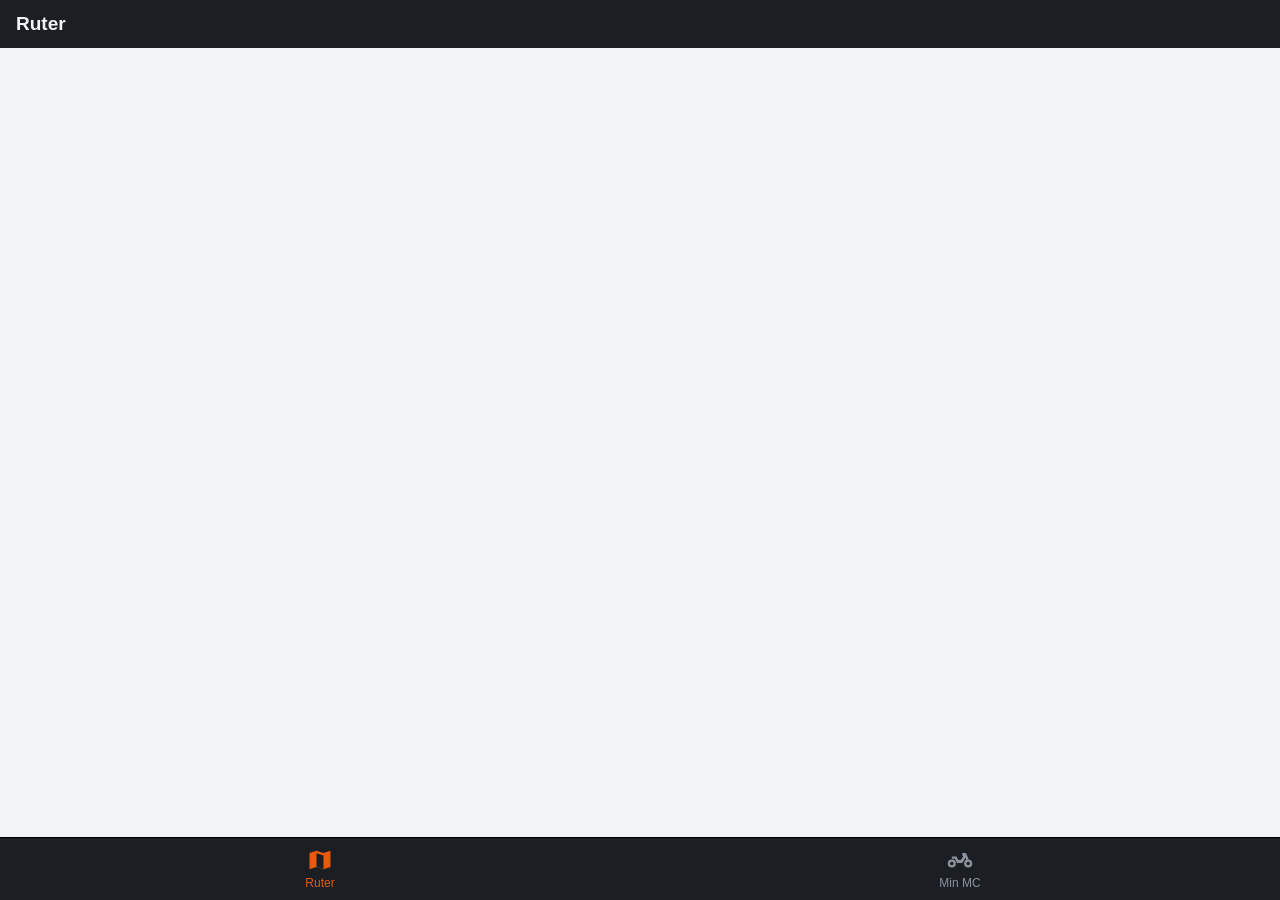
==== index.html @ 59c51228 "MC-app version 1: app-filer" ====
<!doctype html>
<html lang="da">
<head>
  <meta charset="utf-8">
  <meta name="viewport" content="width=device-width, initial-scale=1, viewport-fit=cover">
  <title>MC-app</title>
  <meta name="theme-color" content="#1b1f24">
  <meta name="apple-mobile-web-app-capable" content="yes">
  <meta name="mobile-web-app-capable" content="yes">
  <meta name="apple-mobile-web-app-status-bar-style" content="black-translucent">
  <meta name="apple-mobile-web-app-title" content="MC-app">
  <link rel="manifest" href="manifest.webmanifest">
  <link rel="apple-touch-icon" href="icons/icon-180.png">
  <link rel="icon" href="icons/icon-192.png">
  <link rel="stylesheet" href="vendor/leaflet.css">
  <link rel="stylesheet" href="styles.css">
</head>
<body>
  <header class="topbar">
    <button class="back hidden" id="backBtn" aria-label="Tilbage">‹</button>
    <h1 id="title">Ruter</h1>
    <span class="offline hidden" id="offlineBadge">Offline</span>
  </header>

  <main id="view"></main>

  <nav class="tabbar">
    <button data-tab="ruter" class="active">
      <svg viewBox="0 0 24 24"><path d="M9 4 3 6v14l6-2 6 2 6-2V4l-6 2-6-2Zm0 2.2 6 2v11.6l-6-2V6.2Z"/></svg>
      <span>Ruter</span>
    </button>
    <button data-tab="mc">
      <svg viewBox="0 0 24 24"><path d="M5 18.5a3.5 3.5 0 1 1 0-7 3.5 3.5 0 0 1 0 7Zm0-2a1.5 1.5 0 1 0 0-3 1.5 1.5 0 0 0 0 3Zm14 2a3.5 3.5 0 1 1 0-7 3.5 3.5 0 0 1 0 7Zm0-2a1.5 1.5 0 1 0 0-3 1.5 1.5 0 0 0 0 3ZM14 6h3l2.4 5.2-1.8.8L16.8 10l-3 4.5H9.5L7.6 11H5V9h4l1.6 3h2.1l2-3-.7-1H14V6Z"/></svg>
      <span>Min MC</span>
    </button>
  </nav>

  <div class="sheet-backdrop hidden" id="sheetBackdrop"></div>
  <div class="sheet hidden" id="sheet" role="dialog" aria-modal="true"></div>

  <script src="vendor/leaflet.js"></script>
  <script src="data/routes.js"></script>
  <script src="app.js"></script>
</body>
</html>
---- styles.css ----
:root {
  --bg: #f3f4f6;
  --card: #ffffff;
  --text: #15181c;
  --muted: #5d6670;
  --line: #dde1e6;
  --accent: #e8590c;
  --accent-text: #ffffff;
  --ok: #2b8a3e;
  --warn: #c77700;
  --bad: #c92a2a;
  --bar: #1b1f24;
  --bar-text: #f1f3f5;
  --chip: #e9ecef;
  --safe-b: env(safe-area-inset-bottom, 0px);
  --safe-t: env(safe-area-inset-top, 0px);
  color-scheme: light dark;
}
@media (prefers-color-scheme: dark) {
  :root {
    --bg: #101214;
    --card: #1b1f24;
    --text: #eceff2;
    --muted: #9aa4ae;
    --line: #2c3238;
    --chip: #2a2f35;
    --ok: #51cf66;
    --warn: #fcc419;
    --bad: #ff6b6b;
  }
}
* { box-sizing: border-box; -webkit-tap-highlight-color: transparent; }
html, body { margin: 0; height: 100%; }
body {
  font: 16px/1.45 -apple-system, BlinkMacSystemFont, "Segoe UI", Roboto, sans-serif;
  background: var(--bg);
  color: var(--text);
  display: flex;
  flex-direction: column;
  overscroll-behavior-y: none;
}
.hidden { display: none !important; }

.topbar {
  background: var(--bar); color: var(--bar-text);
  padding: calc(var(--safe-t) + 10px) 16px 10px;
  display: flex; align-items: center; gap: 8px;
  position: sticky; top: 0; z-index: 1000;
}
.topbar h1 { font-size: 19px; margin: 0; flex: 1; white-space: nowrap; overflow: hidden; text-overflow: ellipsis; }
.back { background: none; border: 0; color: var(--bar-text); font-size: 34px; line-height: 1; padding: 0 8px 4px 0; }
.offline { font-size: 12px; background: var(--warn); color: #000; padding: 2px 8px; border-radius: 10px; }

main { flex: 1; overflow-y: auto; -webkit-overflow-scrolling: touch; padding-bottom: calc(76px + var(--safe-b)); }

.tabbar {
  position: fixed; left: 0; right: 0; bottom: 0; z-index: 1000;
  display: flex; background: var(--bar);
  padding-bottom: var(--safe-b);
  border-top: 1px solid #000;
}
.tabbar button {
  flex: 1; background: none; border: 0; color: #8b949e;
  padding: 8px 0 10px; font-size: 12px; display: flex; flex-direction: column; align-items: center; gap: 2px;
  min-height: 60px;
}
.tabbar svg { width: 28px; height: 28px; fill: currentColor; }
.tabbar button.active { color: var(--accent); }

.pad { padding: 12px 16px; }
.section-title { font-size: 13px; text-transform: uppercase; letter-spacing: .04em; color: var(--muted); margin: 18px 16px 6px; }

.card { background: var(--card); border-radius: 14px; margin: 0 16px 10px; padding: 14px; border: 1px solid var(--line); }
.card h3 { margin: 0 0 4px; font-size: 17px; }
.muted { color: var(--muted); font-size: 14px; }
.row { display: flex; align-items: center; gap: 10px; }
.row > .grow { flex: 1; min-width: 0; }

button.card { width: calc(100% - 32px); text-align: left; font: inherit; color: inherit; display: block; }
button.card:active { transform: scale(.99); }

.chips { display: flex; gap: 8px; overflow-x: auto; padding: 4px 16px 8px; scrollbar-width: none; }
.chips::-webkit-scrollbar { display: none; }
.chip {
  flex: none; border: 1px solid var(--line); background: var(--card); color: var(--text);
  border-radius: 20px; padding: 8px 14px; font: inherit; font-size: 14px; min-height: 40px;
}
.chip.on { background: var(--accent); color: var(--accent-text); border-color: var(--accent); }
.tag { display: inline-block; background: var(--chip); border-radius: 8px; padding: 1px 8px; font-size: 12px; margin: 4px 4px 0 0; }

.map { height: 42vh; min-height: 240px; margin: 0 0 10px; background: #cfd4da; }
.map.small { height: 34vh; }
.filter-label { font-size: 12px; color: var(--muted); margin: 8px 16px 0; }

.btn {
  display: inline-flex; align-items: center; justify-content: center; gap: 6px;
  min-height: 48px; padding: 0 18px; border-radius: 12px; border: 0;
  background: var(--accent); color: var(--accent-text); font: inherit; font-weight: 600; text-decoration: none;
}
.btn.secondary { background: var(--chip); color: var(--text); }
.btn.danger { background: transparent; color: var(--bad); }
.btn.block { width: 100%; }
.btn-row { display: flex; gap: 10px; margin: 10px 16px; }
.btn-row .btn { flex: 1; }

.stops { list-style: none; margin: 0; padding: 0; }
.stops li { padding: 10px 0; border-top: 1px solid var(--line); }
.stops li:first-child { border-top: 0; }
.stops b { display: block; }
.sources a { color: var(--accent); word-break: break-word; }

.status { width: 12px; height: 12px; border-radius: 50%; flex: none; }
.status.ok { background: var(--ok); }
.status.soon { background: var(--warn); }
.status.due { background: var(--bad); }
.status.none { background: var(--line); }
.due-text.due { color: var(--bad); font-weight: 600; }
.due-text.soon { color: var(--warn); font-weight: 600; }

.kv { display: grid; grid-template-columns: 1fr auto; gap: 6px 12px; }
.kv div:nth-child(even) { text-align: right; font-weight: 600; }

.empty { text-align: center; color: var(--muted); padding: 24px 16px; }

.fab {
  position: fixed; right: 16px; bottom: calc(76px + var(--safe-b)); z-index: 999;
  width: 58px; height: 58px; border-radius: 50%; border: 0;
  background: var(--accent); color: #fff; font-size: 32px; line-height: 1;
  box-shadow: 0 4px 14px rgba(0,0,0,.3);
}

/* Bundark (bottom sheet) */
.sheet-backdrop { position: fixed; inset: 0; background: rgba(0,0,0,.45); z-index: 2000; }
.sheet {
  position: fixed; left: 0; right: 0; bottom: 0; z-index: 2001;
  background: var(--card); border-radius: 18px 18px 0 0;
  max-height: 88vh; overflow-y: auto; padding: 8px 16px calc(16px + var(--safe-b));
}
.sheet::before { content: ""; display: block; width: 40px; height: 5px; border-radius: 3px; background: var(--line); margin: 0 auto 10px; }
.sheet h2 { margin: 0 0 12px; font-size: 19px; }
label.field { display: block; margin-bottom: 12px; font-size: 14px; color: var(--muted); }
label.field input, label.field select, label.field textarea {
  display: block; width: 100%; margin-top: 4px;
  font: inherit; font-size: 17px; color: var(--text);
  background: var(--bg); border: 1px solid var(--line); border-radius: 10px; padding: 12px;
  min-height: 48px;
}
label.field textarea { min-height: 80px; resize: vertical; }
.grid2 { display: grid; grid-template-columns: 1fr 1fr; gap: 0 10px; }

.toast {
  position: fixed; left: 50%; transform: translateX(-50%);
  bottom: calc(90px + var(--safe-b)); z-index: 3000;
  background: var(--bar); color: var(--bar-text); padding: 10px 16px; border-radius: 10px; font-size: 14px;
}

.leaflet-container { font: inherit; }
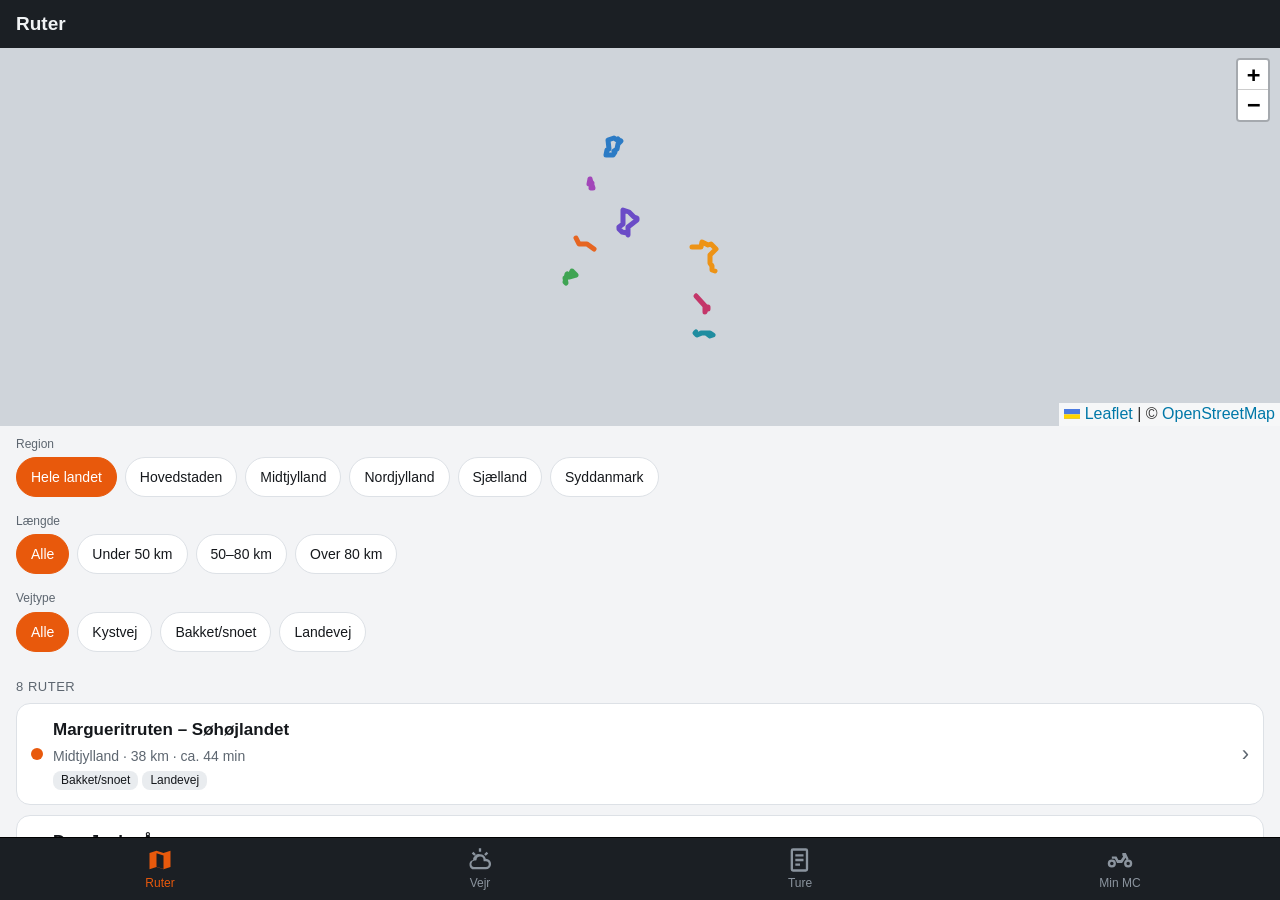
==== commit ba67aa5d: "Version 2: MC-vejr (ja/måske/nej) og Ture (dagbog og pakkelister) - Vejr: prognose fra Open-Meteo, v" ====
--- a/index.html
+++ b/index.html
@@ -29,6 +29,14 @@
       <svg viewBox="0 0 24 24"><path d="M9 4 3 6v14l6-2 6 2 6-2V4l-6 2-6-2Zm0 2.2 6 2v11.6l-6-2V6.2Z"/></svg>
       <span>Ruter</span>
     </button>
+    <button data-tab="vejr">
+      <svg viewBox="0 0 24 24"><path d="M11 2h2v3h-2V2Zm6.66 2.93 1.41 1.41-2.12 2.12-1.41-1.41 2.12-2.12ZM4.93 6.34l1.41-1.41 2.12 2.12-1.41 1.41-2.12-2.12ZM12 7a5 5 0 0 1 4.9 4h.1a4.5 4.5 0 1 1 0 9H7a4 4 0 0 1-.9-7.9A5 5 0 0 1 12 7Zm0 2a3 3 0 0 0-2.95 2.47l-.15.83-.83.13A2 2 0 0 0 7 18h10a2.5 2.5 0 0 0 0-5h-1.9l-.1-.87A3 3 0 0 0 12 9Z"/></svg>
+      <span>Vejr</span>
+    </button>
+    <button data-tab="ture">
+      <svg viewBox="0 0 24 24"><path d="M6 2h11a2 2 0 0 1 2 2v16a2 2 0 0 1-2 2H6a2 2 0 0 1-2-2V4a2 2 0 0 1 2-2Zm0 2v16h11V4H6Zm2 3h7v2H8V7Zm0 4h7v2H8v-2Zm0 4h4v2H8v-2Z"/></svg>
+      <span>Ture</span>
+    </button>
     <button data-tab="mc">
       <svg viewBox="0 0 24 24"><path d="M5 18.5a3.5 3.5 0 1 1 0-7 3.5 3.5 0 0 1 0 7Zm0-2a1.5 1.5 0 1 0 0-3 1.5 1.5 0 0 0 0 3Zm14 2a3.5 3.5 0 1 1 0-7 3.5 3.5 0 0 1 0 7Zm0-2a1.5 1.5 0 1 0 0-3 1.5 1.5 0 0 0 0 3ZM14 6h3l2.4 5.2-1.8.8L16.8 10l-3 4.5H9.5L7.6 11H5V9h4l1.6 3h2.1l2-3-.7-1H14V6Z"/></svg>
       <span>Min MC</span>
@@ -41,5 +49,7 @@
   <script src="vendor/leaflet.js"></script>
   <script src="data/routes.js"></script>
   <script src="app.js"></script>
+  <script src="vejr.js"></script>
+  <script src="ture.js"></script>
 </body>
 </html>
--- a/vendor/leaflet.css
+++ b/vendor/leaflet.css
@@ -0,0 +1,661 @@
+/* required styles */
+
+.leaflet-pane,
+.leaflet-tile,
+.leaflet-marker-icon,
+.leaflet-marker-shadow,
+.leaflet-tile-container,
+.leaflet-pane > svg,
+.leaflet-pane > canvas,
+.leaflet-zoom-box,
+.leaflet-image-layer,
+.leaflet-layer {
+	position: absolute;
+	left: 0;
+	top: 0;
+	}
+.leaflet-container {
+	overflow: hidden;
+	}
+.leaflet-tile,
+.leaflet-marker-icon,
+.leaflet-marker-shadow {
+	-webkit-user-select: none;
+	   -moz-user-select: none;
+	        user-select: none;
+	  -webkit-user-drag: none;
+	}
+/* Prevents IE11 from highlighting tiles in blue */
+.leaflet-tile::selection {
+	background: transparent;
+}
+/* Safari renders non-retina tile on retina better with this, but Chrome is worse */
+.leaflet-safari .leaflet-tile {
+	image-rendering: -webkit-optimize-contrast;
+	}
+/* hack that prevents hw layers "stretching" when loading new tiles */
+.leaflet-safari .leaflet-tile-container {
+	width: 1600px;
+	height: 1600px;
+	-webkit-transform-origin: 0 0;
+	}
+.leaflet-marker-icon,
+.leaflet-marker-shadow {
+	display: block;
+	}
+/* .leaflet-container svg: reset svg max-width decleration shipped in Joomla! (joomla.org) 3.x */
+/* .leaflet-container img: map is broken in FF if you have max-width: 100% on tiles */
+.leaflet-container .leaflet-overlay-pane svg {
+	max-width: none !important;
+	max-height: none !important;
+	}
+.leaflet-container .leaflet-marker-pane img,
+.leaflet-container .leaflet-shadow-pane img,
+.leaflet-container .leaflet-tile-pane img,
+.leaflet-container img.leaflet-image-layer,
+.leaflet-container .leaflet-tile {
+	max-width: none !important;
+	max-height: none !important;
+	width: auto;
+	padding: 0;
+	}
+
+.leaflet-container img.leaflet-tile {
+	/* See: https://bugs.chromium.org/p/chromium/issues/detail?id=600120 */
+	mix-blend-mode: plus-lighter;
+}
+
+.leaflet-container.leaflet-touch-zoom {
+	-ms-touch-action: pan-x pan-y;
+	touch-action: pan-x pan-y;
+	}
+.leaflet-container.leaflet-touch-drag {
+	-ms-touch-action: pinch-zoom;
+	/* Fallback for FF which doesn't support pinch-zoom */
+	touch-action: none;
+	touch-action: pinch-zoom;
+}
+.leaflet-container.leaflet-touch-drag.leaflet-touch-zoom {
+	-ms-touch-action: none;
+	touch-action: none;
+}
+.leaflet-container {
+	-webkit-tap-highlight-color: transparent;
+}
+.leaflet-container a {
+	-webkit-tap-highlight-color: rgba(51, 181, 229, 0.4);
+}
+.leaflet-tile {
+	filter: inherit;
+	visibility: hidden;
+	}
+.leaflet-tile-loaded {
+	visibility: inherit;
+	}
+.leaflet-zoom-box {
+	width: 0;
+	height: 0;
+	-moz-box-sizing: border-box;
+	     box-sizing: border-box;
+	z-index: 800;
+	}
+/* workaround for https://bugzilla.mozilla.org/show_bug.cgi?id=888319 */
+.leaflet-overlay-pane svg {
+	-moz-user-select: none;
+	}
+
+.leaflet-pane         { z-index: 400; }
+
+.leaflet-tile-pane    { z-index: 200; }
+.leaflet-overlay-pane { z-index: 400; }
+.leaflet-shadow-pane  { z-index: 500; }
+.leaflet-marker-pane  { z-index: 600; }
+.leaflet-tooltip-pane   { z-index: 650; }
+.leaflet-popup-pane   { z-index: 700; }
+
+.leaflet-map-pane canvas { z-index: 100; }
+.leaflet-map-pane svg    { z-index: 200; }
+
+.leaflet-vml-shape {
+	width: 1px;
+	height: 1px;
+	}
+.lvml {
+	behavior: url(#default#VML);
+	display: inline-block;
+	position: absolute;
+	}
+
+
+/* control positioning */
+
+.leaflet-control {
+	position: relative;
+	z-index: 800;
+	pointer-events: visiblePainted; /* IE 9-10 doesn't have auto */
+	pointer-events: auto;
+	}
+.leaflet-top,
+.leaflet-bottom {
+	position: absolute;
+	z-index: 1000;
+	pointer-events: none;
+	}
+.leaflet-top {
+	top: 0;
+	}
+.leaflet-right {
+	right: 0;
+	}
+.leaflet-bottom {
+	bottom: 0;
+	}
+.leaflet-left {
+	left: 0;
+	}
+.leaflet-control {
+	float: left;
+	clear: both;
+	}
+.leaflet-right .leaflet-control {
+	float: right;
+	}
+.leaflet-top .leaflet-control {
+	margin-top: 10px;
+	}
+.leaflet-bottom .leaflet-control {
+	margin-bottom: 10px;
+	}
+.leaflet-left .leaflet-control {
+	margin-left: 10px;
+	}
+.leaflet-right .leaflet-control {
+	margin-right: 10px;
+	}
+
+
+/* zoom and fade animations */
+
+.leaflet-fade-anim .leaflet-popup {
+	opacity: 0;
+	-webkit-transition: opacity 0.2s linear;
+	   -moz-transition: opacity 0.2s linear;
+	        transition: opacity 0.2s linear;
+	}
+.leaflet-fade-anim .leaflet-map-pane .leaflet-popup {
+	opacity: 1;
+	}
+.leaflet-zoom-animated {
+	-webkit-transform-origin: 0 0;
+	    -ms-transform-origin: 0 0;
+	        transform-origin: 0 0;
+	}
+svg.leaflet-zoom-animated {
+	will-change: transform;
+}
+
+.leaflet-zoom-anim .leaflet-zoom-animated {
+	-webkit-transition: -webkit-transform 0.25s cubic-bezier(0,0,0.25,1);
+	   -moz-transition:    -moz-transform 0.25s cubic-bezier(0,0,0.25,1);
+	        transition:         transform 0.25s cubic-bezier(0,0,0.25,1);
+	}
+.leaflet-zoom-anim .leaflet-tile,
+.leaflet-pan-anim .leaflet-tile {
+	-webkit-transition: none;
+	   -moz-transition: none;
+	        transition: none;
+	}
+
+.leaflet-zoom-anim .leaflet-zoom-hide {
+	visibility: hidden;
+	}
+
+
+/* cursors */
+
+.leaflet-interactive {
+	cursor: pointer;
+	}
+.leaflet-grab {
+	cursor: -webkit-grab;
+	cursor:    -moz-grab;
+	cursor:         grab;
+	}
+.leaflet-crosshair,
+.leaflet-crosshair .leaflet-interactive {
+	cursor: crosshair;
+	}
+.leaflet-popup-pane,
+.leaflet-control {
+	cursor: auto;
+	}
+.leaflet-dragging .leaflet-grab,
+.leaflet-dragging .leaflet-grab .leaflet-interactive,
+.leaflet-dragging .leaflet-marker-draggable {
+	cursor: move;
+	cursor: -webkit-grabbing;
+	cursor:    -moz-grabbing;
+	cursor:         grabbing;
+	}
+
+/* marker & overlays interactivity */
+.leaflet-marker-icon,
+.leaflet-marker-shadow,
+.leaflet-image-layer,
+.leaflet-pane > svg path,
+.leaflet-tile-container {
+	pointer-events: none;
+	}
+
+.leaflet-marker-icon.leaflet-interactive,
+.leaflet-image-layer.leaflet-interactive,
+.leaflet-pane > svg path.leaflet-interactive,
+svg.leaflet-image-layer.leaflet-interactive path {
+	pointer-events: visiblePainted; /* IE 9-10 doesn't have auto */
+	pointer-events: auto;
+	}
+
+/* visual tweaks */
+
+.leaflet-container {
+	background: #ddd;
+	outline-offset: 1px;
+	}
+.leaflet-container a {
+	color: #0078A8;
+	}
+.leaflet-zoom-box {
+	border: 2px dotted #38f;
+	background: rgba(255,255,255,0.5);
+	}
+
+
+/* general typography */
+.leaflet-container {
+	font-family: "Helvetica Neue", Arial, Helvetica, sans-serif;
+	font-size: 12px;
+	font-size: 0.75rem;
+	line-height: 1.5;
+	}
+
+
+/* general toolbar styles */
+
+.leaflet-bar {
+	box-shadow: 0 1px 5px rgba(0,0,0,0.65);
+	border-radius: 4px;
+	}
+.leaflet-bar a {
+	background-color: #fff;
+	border-bottom: 1px solid #ccc;
+	width: 26px;
+	height: 26px;
+	line-height: 26px;
+	display: block;
+	text-align: center;
+	text-decoration: none;
+	color: black;
+	}
+.leaflet-bar a,
+.leaflet-control-layers-toggle {
+	background-position: 50% 50%;
+	background-repeat: no-repeat;
+	display: block;
+	}
+.leaflet-bar a:hover,
+.leaflet-bar a:focus {
+	background-color: #f4f4f4;
+	}
+.leaflet-bar a:first-child {
+	border-top-left-radius: 4px;
+	border-top-right-radius: 4px;
+	}
+.leaflet-bar a:last-child {
+	border-bottom-left-radius: 4px;
+	border-bottom-right-radius: 4px;
+	border-bottom: none;
+	}
+.leaflet-bar a.leaflet-disabled {
+	cursor: default;
+	background-color: #f4f4f4;
+	color: #bbb;
+	}
+
+.leaflet-touch .leaflet-bar a {
+	width: 30px;
+	height: 30px;
+	line-height: 30px;
+	}
+.leaflet-touch .leaflet-bar a:first-child {
+	border-top-left-radius: 2px;
+	border-top-right-radius: 2px;
+	}
+.leaflet-touch .leaflet-bar a:last-child {
+	border-bottom-left-radius: 2px;
+	border-bottom-right-radius: 2px;
+	}
+
+/* zoom control */
+
+.leaflet-control-zoom-in,
+.leaflet-control-zoom-out {
+	font: bold 18px 'Lucida Console', Monaco, monospace;
+	text-indent: 1px;
+	}
+
+.leaflet-touch .leaflet-control-zoom-in, .leaflet-touch .leaflet-control-zoom-out  {
+	font-size: 22px;
+	}
+
+
+/* layers control */
+
+.leaflet-control-layers {
+	box-shadow: 0 1px 5px rgba(0,0,0,0.4);
+	background: #fff;
+	border-radius: 5px;
+	}
+.leaflet-control-layers-toggle {
+	background-image: url(images/layers.png);
+	width: 36px;
+	height: 36px;
+	}
+.leaflet-retina .leaflet-control-layers-toggle {
+	background-image: url(images/layers-2x.png);
+	background-size: 26px 26px;
+	}
+.leaflet-touch .leaflet-control-layers-toggle {
+	width: 44px;
+	height: 44px;
+	}
+.leaflet-control-layers .leaflet-control-layers-list,
+.leaflet-control-layers-expanded .leaflet-control-layers-toggle {
+	display: none;
+	}
+.leaflet-control-layers-expanded .leaflet-control-layers-list {
+	display: block;
+	position: relative;
+	}
+.leaflet-control-layers-expanded {
+	padding: 6px 10px 6px 6px;
+	color: #333;
+	background: #fff;
+	}
+.leaflet-control-layers-scrollbar {
+	overflow-y: scroll;
+	overflow-x: hidden;
+	padding-right: 5px;
+	}
+.leaflet-control-layers-selector {
+	margin-top: 2px;
+	position: relative;
+	top: 1px;
+	}
+.leaflet-control-layers label {
+	display: block;
+	font-size: 13px;
+	font-size: 1.08333em;
+	}
+.leaflet-control-layers-separator {
+	height: 0;
+	border-top: 1px solid #ddd;
+	margin: 5px -10px 5px -6px;
+	}
+
+/* Default icon URLs */
+.leaflet-default-icon-path { /* used only in path-guessing heuristic, see L.Icon.Default */
+	background-image: url(images/marker-icon.png);
+	}
+
+
+/* attribution and scale controls */
+
+.leaflet-container .leaflet-control-attribution {
+	background: #fff;
+	background: rgba(255, 255, 255, 0.8);
+	margin: 0;
+	}
+.leaflet-control-attribution,
+.leaflet-control-scale-line {
+	padding: 0 5px;
+	color: #333;
+	line-height: 1.4;
+	}
+.leaflet-control-attribution a {
+	text-decoration: none;
+	}
+.leaflet-control-attribution a:hover,
+.leaflet-control-attribution a:focus {
+	text-decoration: underline;
+	}
+.leaflet-attribution-flag {
+	display: inline !important;
+	vertical-align: baseline !important;
+	width: 1em;
+	height: 0.6669em;
+	}
+.leaflet-left .leaflet-control-scale {
+	margin-left: 5px;
+	}
+.leaflet-bottom .leaflet-control-scale {
+	margin-bottom: 5px;
+	}
+.leaflet-control-scale-line {
+	border: 2px solid #777;
+	border-top: none;
+	line-height: 1.1;
+	padding: 2px 5px 1px;
+	white-space: nowrap;
+	-moz-box-sizing: border-box;
+	     box-sizing: border-box;
+	background: rgba(255, 255, 255, 0.8);
+	text-shadow: 1px 1px #fff;
+	}
+.leaflet-control-scale-line:not(:first-child) {
+	border-top: 2px solid #777;
+	border-bottom: none;
+	margin-top: -2px;
+	}
+.leaflet-control-scale-line:not(:first-child):not(:last-child) {
+	border-bottom: 2px solid #777;
+	}
+
+.leaflet-touch .leaflet-control-attribution,
+.leaflet-touch .leaflet-control-layers,
+.leaflet-touch .leaflet-bar {
+	box-shadow: none;
+	}
+.leaflet-touch .leaflet-control-layers,
+.leaflet-touch .leaflet-bar {
+	border: 2px solid rgba(0,0,0,0.2);
+	background-clip: padding-box;
+	}
+
+
+/* popup */
+
+.leaflet-popup {
+	position: absolute;
+	text-align: center;
+	margin-bottom: 20px;
+	}
+.leaflet-popup-content-wrapper {
+	padding: 1px;
+	text-align: left;
+	border-radius: 12px;
+	}
+.leaflet-popup-content {
+	margin: 13px 24px 13px 20px;
+	line-height: 1.3;
+	font-size: 13px;
+	font-size: 1.08333em;
+	min-height: 1px;
+	}
+.leaflet-popup-content p {
+	margin: 17px 0;
+	margin: 1.3em 0;
+	}
+.leaflet-popup-tip-container {
+	width: 40px;
+	height: 20px;
+	position: absolute;
+	left: 50%;
+	margin-top: -1px;
+	margin-left: -20px;
+	overflow: hidden;
+	pointer-events: none;
+	}
+.leaflet-popup-tip {
+	width: 17px;
+	height: 17px;
+	padding: 1px;
+
+	margin: -10px auto 0;
+	pointer-events: auto;
+
+	-webkit-transform: rotate(45deg);
+	   -moz-transform: rotate(45deg);
+	    -ms-transform: rotate(45deg);
+	        transform: rotate(45deg);
+	}
+.leaflet-popup-content-wrapper,
+.leaflet-popup-tip {
+	background: white;
+	color: #333;
+	box-shadow: 0 3px 14px rgba(0,0,0,0.4);
+	}
+.leaflet-container a.leaflet-popup-close-button {
+	position: absolute;
+	top: 0;
+	right: 0;
+	border: none;
+	text-align: center;
+	width: 24px;
+	height: 24px;
+	font: 16px/24px Tahoma, Verdana, sans-serif;
+	color: #757575;
+	text-decoration: none;
+	background: transparent;
+	}
+.leaflet-container a.leaflet-popup-close-button:hover,
+.leaflet-container a.leaflet-popup-close-button:focus {
+	color: #585858;
+	}
+.leaflet-popup-scrolled {
+	overflow: auto;
+	}
+
+.leaflet-oldie .leaflet-popup-content-wrapper {
+	-ms-zoom: 1;
+	}
+.leaflet-oldie .leaflet-popup-tip {
+	width: 24px;
+	margin: 0 auto;
+
+	-ms-filter: "progid:DXImageTransform.Microsoft.Matrix(M11=0.70710678, M12=0.70710678, M21=-0.70710678, M22=0.70710678)";
+	filter: progid:DXImageTransform.Microsoft.Matrix(M11=0.70710678, M12=0.70710678, M21=-0.70710678, M22=0.70710678);
+	}
+
+.leaflet-oldie .leaflet-control-zoom,
+.leaflet-oldie .leaflet-control-layers,
+.leaflet-oldie .leaflet-popup-content-wrapper,
+.leaflet-oldie .leaflet-popup-tip {
+	border: 1px solid #999;
+	}
+
+
+/* div icon */
+
+.leaflet-div-icon {
+	background: #fff;
+	border: 1px solid #666;
+	}
+
+
+/* Tooltip */
+/* Base styles for the element that has a tooltip */
+.leaflet-tooltip {
+	position: absolute;
+	padding: 6px;
+	background-color: #fff;
+	border: 1px solid #fff;
+	border-radius: 3px;
+	color: #222;
+	white-space: nowrap;
+	-webkit-user-select: none;
+	-moz-user-select: none;
+	-ms-user-select: none;
+	user-select: none;
+	pointer-events: none;
+	box-shadow: 0 1px 3px rgba(0,0,0,0.4);
+	}
+.leaflet-tooltip.leaflet-interactive {
+	cursor: pointer;
+	pointer-events: auto;
+	}
+.leaflet-tooltip-top:before,
+.leaflet-tooltip-bottom:before,
+.leaflet-tooltip-left:before,
+.leaflet-tooltip-right:before {
+	position: absolute;
+	pointer-events: none;
+	border: 6px solid transparent;
+	background: transparent;
+	content: "";
+	}
+
+/* Directions */
+
+.leaflet-tooltip-bottom {
+	margin-top: 6px;
+}
+.leaflet-tooltip-top {
+	margin-top: -6px;
+}
+.leaflet-tooltip-bottom:before,
+.leaflet-tooltip-top:before {
+	left: 50%;
+	margin-left: -6px;
+	}
+.leaflet-tooltip-top:before {
+	bottom: 0;
+	margin-bottom: -12px;
+	border-top-color: #fff;
+	}
+.leaflet-tooltip-bottom:before {
+	top: 0;
+	margin-top: -12px;
+	margin-left: -6px;
+	border-bottom-color: #fff;
+	}
+.leaflet-tooltip-left {
+	margin-left: -6px;
+}
+.leaflet-tooltip-right {
+	margin-left: 6px;
+}
+.leaflet-tooltip-left:before,
+.leaflet-tooltip-right:before {
+	top: 50%;
+	margin-top: -6px;
+	}
+.leaflet-tooltip-left:before {
+	right: 0;
+	margin-right: -12px;
+	border-left-color: #fff;
+	}
+.leaflet-tooltip-right:before {
+	left: 0;
+	margin-left: -12px;
+	border-right-color: #fff;
+	}
+
+/* Printing */
+
+@media print {
+	/* Prevent printers from removing background-images of controls. */
+	.leaflet-control {
+		-webkit-print-color-adjust: exact;
+		print-color-adjust: exact;
+		}
+	}
--- a/styles.css
+++ b/styles.css
@@ -155,3 +155,50 @@
 }
 
 .leaflet-container { font: inherit; }
+
+/* ===== Version 2: Vejr ===== */
+.verdict { margin: 12px 16px 10px; border-radius: 16px; padding: 18px; color: #fff; text-align: center; }
+.verdict.ok { background: #2b8a3e; }
+.verdict.soon { background: #e67700; }
+.verdict.due { background: #c92a2a; }
+.verdict-word { font-size: 56px; font-weight: 800; line-height: 1.1; margin: 4px 0; }
+.muted-light { font-size: 14px; opacity: .9; }
+.hours { display: flex; gap: 8px; overflow-x: auto; padding: 0 16px 6px; scrollbar-width: none; }
+.hours::-webkit-scrollbar { display: none; }
+.hour {
+  flex: none; width: 58px; text-align: center; background: var(--card); border: 1px solid var(--line);
+  border-radius: 12px; padding: 6px 2px; font-size: 13px; border-top-width: 4px;
+}
+.hour.ok { border-top-color: var(--ok); }
+.hour.soon { border-top-color: var(--warn); }
+.hour.due { border-top-color: var(--bad); }
+.hour .wx { font-size: 20px; }
+.hour .muted { font-size: 11px; }
+
+/* ===== Version 2: Ture ===== */
+.segment { display: flex; margin: 12px 16px; background: var(--chip); border-radius: 12px; padding: 3px; }
+.segment a { flex: 1; text-align: center; padding: 10px 0; border-radius: 10px; color: var(--text); text-decoration: none; font-weight: 600; font-size: 15px; }
+.segment a.on { background: var(--card); box-shadow: 0 1px 3px rgba(0,0,0,.15); }
+.stats { display: grid; grid-template-columns: repeat(3, 1fr); text-align: center; gap: 6px; }
+.stat { font-size: 24px; font-weight: 700; }
+.clamp { display: -webkit-box; -webkit-line-clamp: 2; -webkit-box-orient: vertical; overflow: hidden; }
+a.linkcard { display: block; color: inherit; text-decoration: none; }
+.progress { height: 6px; background: var(--chip); border-radius: 3px; margin-top: 6px; overflow: hidden; }
+.progress span { display: block; height: 100%; background: var(--ok); }
+.checklist { padding: 4px 14px; }
+.check { display: flex; align-items: center; gap: 12px; min-height: 52px; border-top: 1px solid var(--line); cursor: pointer; }
+.check:first-child { border-top: 0; }
+.check .box {
+  width: 28px; height: 28px; border-radius: 8px; border: 2px solid var(--line); flex: none;
+  display: flex; align-items: center; justify-content: center; font-weight: 800; color: #fff;
+}
+.check.done .box { background: var(--ok); border-color: var(--ok); }
+.check.done .grow { color: var(--muted); text-decoration: line-through; }
+.check .x { background: none; border: 0; color: var(--muted); font-size: 24px; width: 40px; height: 40px; }
+.add-row { display: flex; gap: 8px; margin: 0 16px 10px; }
+.add-row input {
+  flex: 1; min-width: 0; font: inherit; font-size: 17px; color: var(--text);
+  background: var(--card); border: 1px solid var(--line); border-radius: 12px; padding: 0 12px; min-height: 48px;
+}
+.tabbar span { white-space: nowrap; }
+.check .grow { flex: 1; min-width: 0; }
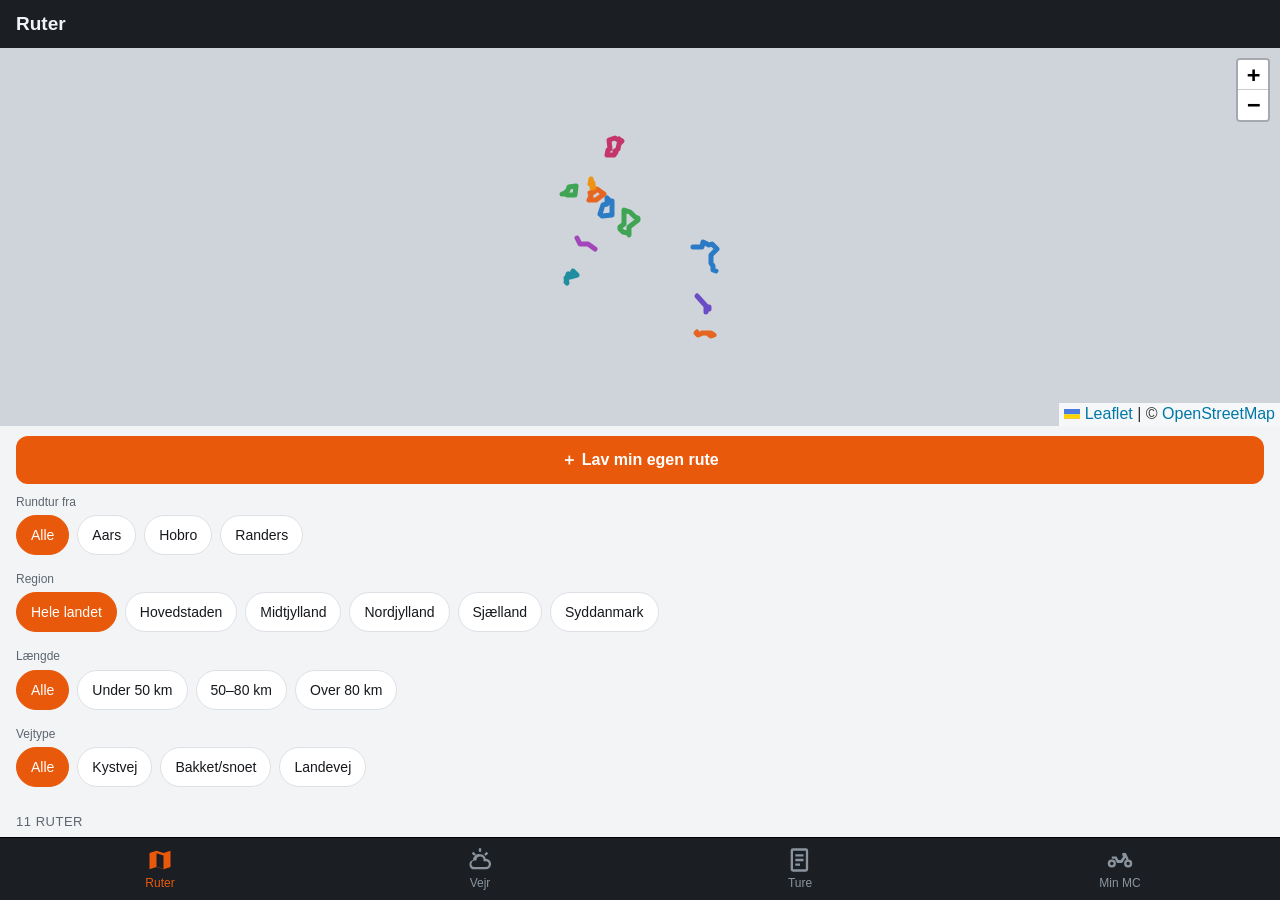
==== commit 95fb99f8: "Lav min egen rute + Find undervejs - Ruteplanlægger: vælg start (Aars/Hobro/Randers/position/by), km" ====
--- a/index.html
+++ b/index.html
@@ -51,5 +51,7 @@
   <script src="app.js"></script>
   <script src="vejr.js"></script>
   <script src="ture.js"></script>
+  <script src="ruteplan.js"></script>
+  <script src="undervejs.js"></script>
 </body>
 </html>
--- a/styles.css
+++ b/styles.css
@@ -202,3 +202,13 @@
 }
 .tabbar span { white-space: nowrap; }
 .check .grow { flex: 1; min-width: 0; }
+.tag.home { background: var(--accent); color: var(--accent-text); }
+
+/* ===== Lav min egen rute ===== */
+.km-value { font-size: 34px; font-weight: 800; text-align: center; }
+.slider { width: 100%; height: 44px; accent-color: var(--accent); }
+.btn:disabled { opacity: .6; }
+
+/* ===== Find undervejs ===== */
+.uv-pin { font-size: 20px; line-height: 30px; text-align: center; background: var(--card); border-radius: 50%; box-shadow: 0 1px 4px rgba(0,0,0,.4); }
+.uv-ikon { font-size: 26px; width: 36px; text-align: center; flex: none; }
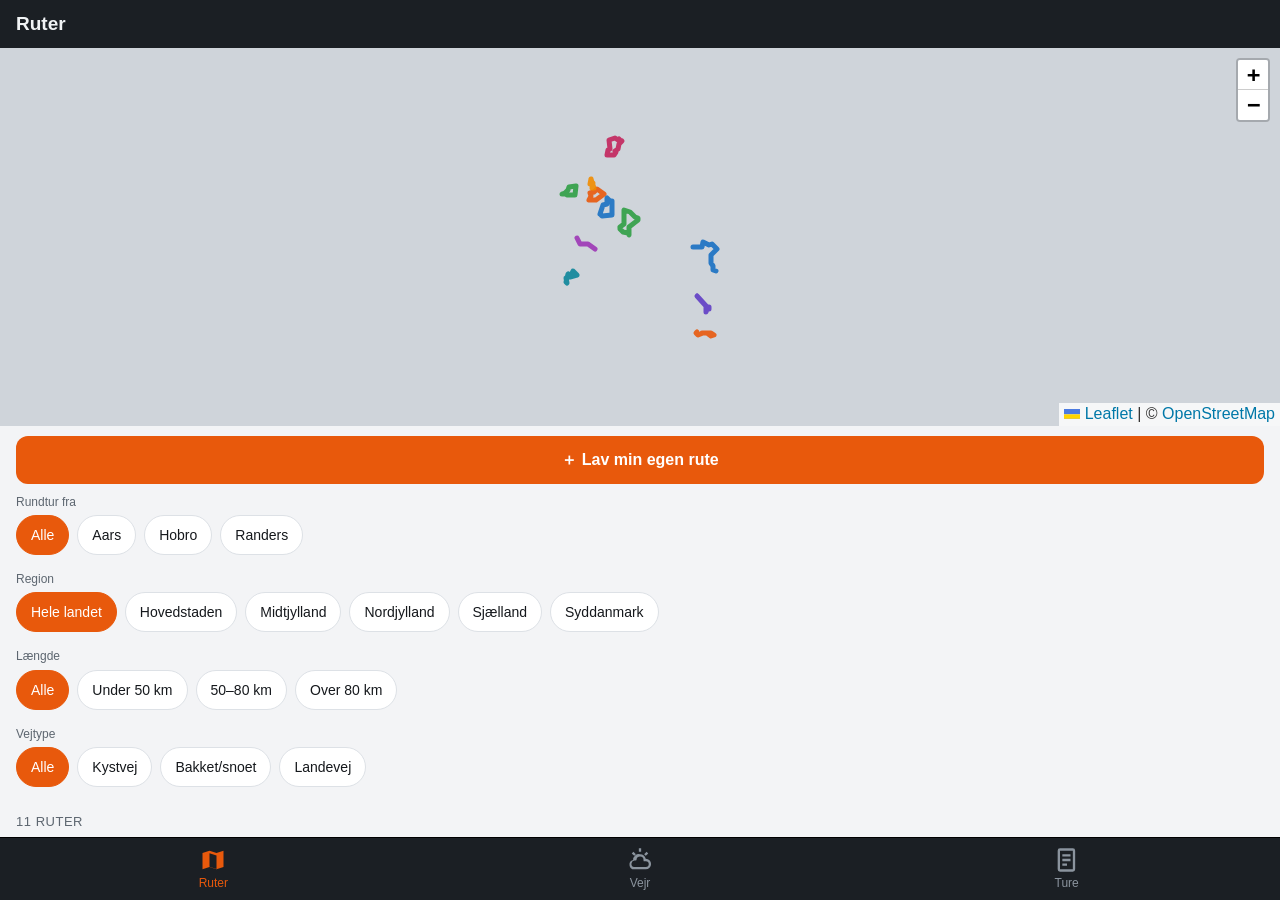
==== commit 966fc69a: "Fjern Min MC; stedbeskrivelser med anmeldelseslinks; Grillbar under Spise - Min MC-fanen er fjernet " ====
--- a/index.html
+++ b/index.html
@@ -37,10 +37,6 @@
       <svg viewBox="0 0 24 24"><path d="M6 2h11a2 2 0 0 1 2 2v16a2 2 0 0 1-2 2H6a2 2 0 0 1-2-2V4a2 2 0 0 1 2-2Zm0 2v16h11V4H6Zm2 3h7v2H8V7Zm0 4h7v2H8v-2Zm0 4h4v2H8v-2Z"/></svg>
       <span>Ture</span>
     </button>
-    <button data-tab="mc">
-      <svg viewBox="0 0 24 24"><path d="M5 18.5a3.5 3.5 0 1 1 0-7 3.5 3.5 0 0 1 0 7Zm0-2a1.5 1.5 0 1 0 0-3 1.5 1.5 0 0 0 0 3Zm14 2a3.5 3.5 0 1 1 0-7 3.5 3.5 0 0 1 0 7Zm0-2a1.5 1.5 0 1 0 0-3 1.5 1.5 0 0 0 0 3ZM14 6h3l2.4 5.2-1.8.8L16.8 10l-3 4.5H9.5L7.6 11H5V9h4l1.6 3h2.1l2-3-.7-1H14V6Z"/></svg>
-      <span>Min MC</span>
-    </button>
   </nav>
 
   <div class="sheet-backdrop hidden" id="sheetBackdrop"></div>
@@ -52,6 +48,7 @@
   <script src="vejr.js"></script>
   <script src="ture.js"></script>
   <script src="ruteplan.js"></script>
+  <script src="config.js"></script>
   <script src="undervejs.js"></script>
 </body>
 </html>
--- a/styles.css
+++ b/styles.css
@@ -212,3 +212,12 @@
 /* ===== Find undervejs ===== */
 .uv-pin { font-size: 20px; line-height: 30px; text-align: center; background: var(--card); border-radius: 50%; box-shadow: 0 1px 4px rgba(0,0,0,.4); }
 .uv-ikon { font-size: 26px; width: 36px; text-align: center; flex: none; }
+
+/* ===== Beeline ===== */
+.center-link { text-align: center; margin: -2px 16px 8px; font-size: 14px; }
+.center-link a { color: var(--accent); }
+ol.steps { padding-left: 22px; margin: 0 0 12px; }
+ol.steps li { margin-bottom: 8px; }
+.chips.sub { padding-top: 0; }
+.chips.sub .chip { min-height: 34px; padding: 5px 12px; font-size: 13px; }
+.row.tap { cursor: pointer; }
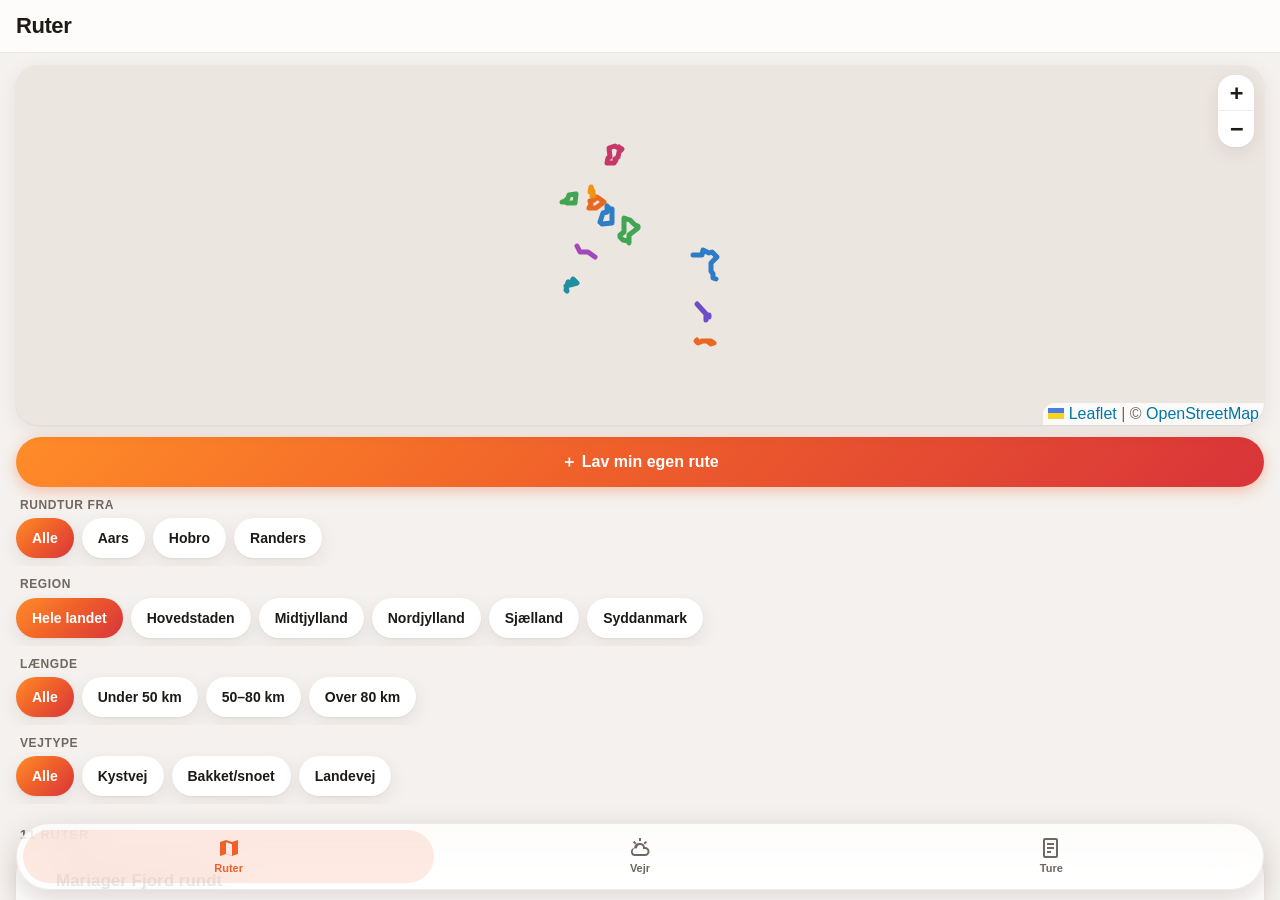
==== commit edbee168: "Blødt, afrundet design og nyt app-ikon Co-Authored-By: Claude Opus 5.5 <noreply@anthropic.com>" ====
--- a/index.html
+++ b/index.html
@@ -4,10 +4,11 @@
   <meta charset="utf-8">
   <meta name="viewport" content="width=device-width, initial-scale=1, viewport-fit=cover">
   <title>MC-app</title>
-  <meta name="theme-color" content="#1b1f24">
+  <meta name="theme-color" content="#f4f1ee" media="(prefers-color-scheme: light)">
+  <meta name="theme-color" content="#121110" media="(prefers-color-scheme: dark)">
   <meta name="apple-mobile-web-app-capable" content="yes">
   <meta name="mobile-web-app-capable" content="yes">
-  <meta name="apple-mobile-web-app-status-bar-style" content="black-translucent">
+  <meta name="apple-mobile-web-app-status-bar-style" content="default">
   <meta name="apple-mobile-web-app-title" content="MC-app">
   <link rel="manifest" href="manifest.webmanifest">
   <link rel="apple-touch-icon" href="icons/icon-180.png">
--- a/styles.css
+++ b/styles.css
@@ -1,110 +1,139 @@
 :root {
-  --bg: #f3f4f6;
+  --bg: #f4f1ee;
+  --bg2: #ece6e0;
   --card: #ffffff;
-  --text: #15181c;
-  --muted: #5d6670;
-  --line: #dde1e6;
-  --accent: #e8590c;
+  --text: #1d1a17;
+  --muted: #6f6861;
+  --line: rgba(0, 0, 0, .07);
+  --accent: #f0612a;
+  --accent2: #d8343a;
+  --grad: linear-gradient(135deg, #ff8c28 0%, #f0612a 45%, #d8343a 100%);
   --accent-text: #ffffff;
-  --ok: #2b8a3e;
-  --warn: #c77700;
-  --bad: #c92a2a;
-  --bar: #1b1f24;
-  --bar-text: #f1f3f5;
-  --chip: #e9ecef;
+  --ok: #2f9e44;
+  --warn: #e8890c;
+  --bad: #e03131;
+  --bar: rgba(255, 255, 255, .78);
+  --bar-text: #1d1a17;
+  --chip: #efe9e4;
+  --shadow: 0 1px 2px rgba(60, 30, 10, .06), 0 6px 20px rgba(60, 30, 10, .08);
+  --shadow-lg: 0 10px 30px rgba(60, 30, 10, .18);
+  --r: 22px;
   --safe-b: env(safe-area-inset-bottom, 0px);
   --safe-t: env(safe-area-inset-top, 0px);
   color-scheme: light dark;
 }
 @media (prefers-color-scheme: dark) {
   :root {
-    --bg: #101214;
-    --card: #1b1f24;
-    --text: #eceff2;
-    --muted: #9aa4ae;
-    --line: #2c3238;
-    --chip: #2a2f35;
+    --bg: #121110;
+    --bg2: #1a1816;
+    --card: #1f1d1b;
+    --text: #f2eeea;
+    --muted: #a39b93;
+    --line: rgba(255, 255, 255, .07);
+    --chip: #2b2825;
+    --bar: rgba(30, 28, 26, .72);
+    --bar-text: #f2eeea;
     --ok: #51cf66;
     --warn: #fcc419;
     --bad: #ff6b6b;
+    --shadow: 0 1px 2px rgba(0, 0, 0, .3), 0 6px 20px rgba(0, 0, 0, .25);
+    --shadow-lg: 0 10px 30px rgba(0, 0, 0, .5);
   }
 }
 * { box-sizing: border-box; -webkit-tap-highlight-color: transparent; }
 html, body { margin: 0; height: 100%; }
 body {
-  font: 16px/1.45 -apple-system, BlinkMacSystemFont, "Segoe UI", Roboto, sans-serif;
+  font: 16px/1.45 ui-rounded, "SF Pro Rounded", -apple-system, BlinkMacSystemFont, "Segoe UI", Roboto, sans-serif;
   background: var(--bg);
   color: var(--text);
   display: flex;
   flex-direction: column;
   overscroll-behavior-y: none;
+  -webkit-font-smoothing: antialiased;
 }
 .hidden { display: none !important; }
 
+/* Topbjælke: gennemsigtig med sløring */
 .topbar {
   background: var(--bar); color: var(--bar-text);
+  -webkit-backdrop-filter: saturate(180%) blur(20px); backdrop-filter: saturate(180%) blur(20px);
   padding: calc(var(--safe-t) + 10px) 16px 10px;
   display: flex; align-items: center; gap: 8px;
   position: sticky; top: 0; z-index: 1000;
-}
-.topbar h1 { font-size: 19px; margin: 0; flex: 1; white-space: nowrap; overflow: hidden; text-overflow: ellipsis; }
-.back { background: none; border: 0; color: var(--bar-text); font-size: 34px; line-height: 1; padding: 0 8px 4px 0; }
-.offline { font-size: 12px; background: var(--warn); color: #000; padding: 2px 8px; border-radius: 10px; }
-
-main { flex: 1; overflow-y: auto; -webkit-overflow-scrolling: touch; padding-bottom: calc(76px + var(--safe-b)); }
-
+  border-bottom: 1px solid var(--line);
+}
+.topbar h1 { font-size: 22px; font-weight: 800; letter-spacing: -.02em; margin: 0; flex: 1; white-space: nowrap; overflow: hidden; text-overflow: ellipsis; }
+.back {
+  background: var(--chip); border: 0; color: var(--text); font-size: 26px; line-height: 1;
+  width: 36px; height: 36px; border-radius: 50%; padding: 0 2px 3px 0; display: flex; align-items: center; justify-content: center;
+}
+.offline { font-size: 12px; background: var(--warn); color: #000; padding: 3px 10px; border-radius: 999px; }
+
+main { flex: 1; overflow-y: auto; -webkit-overflow-scrolling: touch; padding-bottom: calc(100px + var(--safe-b)); }
+
+/* Svævende menu i bunden */
 .tabbar {
-  position: fixed; left: 0; right: 0; bottom: 0; z-index: 1000;
+  position: fixed; left: 16px; right: 16px; bottom: calc(10px + var(--safe-b)); z-index: 1000;
   display: flex; background: var(--bar);
-  padding-bottom: var(--safe-b);
-  border-top: 1px solid #000;
+  -webkit-backdrop-filter: saturate(180%) blur(22px); backdrop-filter: saturate(180%) blur(22px);
+  border-radius: 999px; padding: 6px;
+  box-shadow: var(--shadow-lg); border: 1px solid var(--line);
 }
 .tabbar button {
-  flex: 1; background: none; border: 0; color: #8b949e;
-  padding: 8px 0 10px; font-size: 12px; display: flex; flex-direction: column; align-items: center; gap: 2px;
-  min-height: 60px;
-}
-.tabbar svg { width: 28px; height: 28px; fill: currentColor; }
-.tabbar button.active { color: var(--accent); }
+  flex: 1; background: none; border: 0; color: var(--muted); border-radius: 999px;
+  padding: 6px 0; font: inherit; font-size: 11px; font-weight: 600; display: flex; flex-direction: column; align-items: center; gap: 1px;
+  min-height: 52px; transition: background .2s, color .2s;
+}
+.tabbar svg { width: 24px; height: 24px; fill: currentColor; }
+.tabbar button.active { color: var(--accent); background: color-mix(in srgb, var(--accent) 13%, transparent); }
 
 .pad { padding: 12px 16px; }
-.section-title { font-size: 13px; text-transform: uppercase; letter-spacing: .04em; color: var(--muted); margin: 18px 16px 6px; }
-
-.card { background: var(--card); border-radius: 14px; margin: 0 16px 10px; padding: 14px; border: 1px solid var(--line); }
-.card h3 { margin: 0 0 4px; font-size: 17px; }
+.section-title { font-size: 13px; font-weight: 700; text-transform: uppercase; letter-spacing: .06em; color: var(--muted); margin: 22px 20px 8px; }
+
+/* Kort: bløde, ingen kanter, let skygge */
+.card { background: var(--card); border-radius: var(--r); margin: 0 16px 12px; padding: 16px; border: 0; box-shadow: var(--shadow); }
+.card h3 { margin: 0 0 4px; font-size: 17px; font-weight: 700; }
 .muted { color: var(--muted); font-size: 14px; }
-.row { display: flex; align-items: center; gap: 10px; }
+.row { display: flex; align-items: center; gap: 12px; }
 .row > .grow { flex: 1; min-width: 0; }
 
 button.card { width: calc(100% - 32px); text-align: left; font: inherit; color: inherit; display: block; }
-button.card:active { transform: scale(.99); }
+button.card, a.card { transition: transform .15s; }
+button.card:active, a.card:active { transform: scale(.98); }
 
 .chips { display: flex; gap: 8px; overflow-x: auto; padding: 4px 16px 8px; scrollbar-width: none; }
 .chips::-webkit-scrollbar { display: none; }
 .chip {
-  flex: none; border: 1px solid var(--line); background: var(--card); color: var(--text);
-  border-radius: 20px; padding: 8px 14px; font: inherit; font-size: 14px; min-height: 40px;
-}
-.chip.on { background: var(--accent); color: var(--accent-text); border-color: var(--accent); }
-.tag { display: inline-block; background: var(--chip); border-radius: 8px; padding: 1px 8px; font-size: 12px; margin: 4px 4px 0 0; }
-
-.map { height: 42vh; min-height: 240px; margin: 0 0 10px; background: #cfd4da; }
-.map.small { height: 34vh; }
-.filter-label { font-size: 12px; color: var(--muted); margin: 8px 16px 0; }
-
+  flex: none; border: 0; background: var(--card); color: var(--text); box-shadow: var(--shadow);
+  border-radius: 999px; padding: 8px 16px; font: inherit; font-size: 14px; font-weight: 600; min-height: 40px;
+  transition: transform .15s;
+}
+.chip:active { transform: scale(.95); }
+.chip.on { background: var(--grad); color: var(--accent-text); }
+.tag { display: inline-block; background: var(--chip); border-radius: 999px; padding: 2px 10px; font-size: 12px; font-weight: 600; margin: 6px 4px 0 0; }
+
+/* Kort (landkort) med runde hjørner */
+.map { height: 40vh; min-height: 230px; margin: 12px 16px; border-radius: var(--r); overflow: hidden; background: var(--bg2); box-shadow: var(--shadow); }
+.map.small { height: 32vh; }
+.filter-label { font-size: 12px; font-weight: 700; color: var(--muted); margin: 10px 20px 0; text-transform: uppercase; letter-spacing: .05em; }
+
+/* Knapper: pilleform, hovedknap med farveovergang */
 .btn {
   display: inline-flex; align-items: center; justify-content: center; gap: 6px;
-  min-height: 48px; padding: 0 18px; border-radius: 12px; border: 0;
-  background: var(--accent); color: var(--accent-text); font: inherit; font-weight: 600; text-decoration: none;
-}
-.btn.secondary { background: var(--chip); color: var(--text); }
-.btn.danger { background: transparent; color: var(--bad); }
+  min-height: 50px; padding: 0 20px; border-radius: 999px; border: 0;
+  background: var(--grad); color: var(--accent-text); font: inherit; font-weight: 700; text-decoration: none;
+  box-shadow: 0 4px 14px color-mix(in srgb, var(--accent) 35%, transparent);
+  transition: transform .15s;
+}
+.btn:active { transform: scale(.97); }
+.btn.secondary { background: var(--chip); color: var(--text); box-shadow: none; }
+.btn.danger { background: transparent; color: var(--bad); box-shadow: none; }
 .btn.block { width: 100%; }
 .btn-row { display: flex; gap: 10px; margin: 10px 16px; }
 .btn-row .btn { flex: 1; }
 
 .stops { list-style: none; margin: 0; padding: 0; }
-.stops li { padding: 10px 0; border-top: 1px solid var(--line); }
+.stops li { padding: 11px 0; border-top: 1px solid var(--line); }
 .stops li:first-child { border-top: 0; }
 .stops b { display: block; }
 .sources a { color: var(--accent); word-break: break-word; }
@@ -113,61 +142,65 @@
 .status.ok { background: var(--ok); }
 .status.soon { background: var(--warn); }
 .status.due { background: var(--bad); }
-.status.none { background: var(--line); }
-.due-text.due { color: var(--bad); font-weight: 600; }
-.due-text.soon { color: var(--warn); font-weight: 600; }
-
-.kv { display: grid; grid-template-columns: 1fr auto; gap: 6px 12px; }
-.kv div:nth-child(even) { text-align: right; font-weight: 600; }
-
-.empty { text-align: center; color: var(--muted); padding: 24px 16px; }
+.status.none { background: var(--chip); }
+
+.kv { display: grid; grid-template-columns: 1fr auto; gap: 8px 12px; }
+.kv div:nth-child(odd) { color: var(--muted); }
+.kv div:nth-child(even) { text-align: right; font-weight: 700; }
+
+.empty { text-align: center; color: var(--muted); padding: 28px 16px; }
 
 .fab {
-  position: fixed; right: 16px; bottom: calc(76px + var(--safe-b)); z-index: 999;
-  width: 58px; height: 58px; border-radius: 50%; border: 0;
-  background: var(--accent); color: #fff; font-size: 32px; line-height: 1;
-  box-shadow: 0 4px 14px rgba(0,0,0,.3);
+  position: fixed; right: 22px; bottom: calc(92px + var(--safe-b)); z-index: 999;
+  width: 60px; height: 60px; border-radius: 50%; border: 0;
+  background: var(--grad); color: #fff; font-size: 32px; line-height: 1;
+  box-shadow: 0 8px 22px color-mix(in srgb, var(--accent) 45%, transparent);
 }
 
 /* Bundark (bottom sheet) */
-.sheet-backdrop { position: fixed; inset: 0; background: rgba(0,0,0,.45); z-index: 2000; }
+.sheet-backdrop { position: fixed; inset: 0; background: rgba(0,0,0,.4); -webkit-backdrop-filter: blur(3px); backdrop-filter: blur(3px); z-index: 2000; }
 .sheet {
-  position: fixed; left: 0; right: 0; bottom: 0; z-index: 2001;
-  background: var(--card); border-radius: 18px 18px 0 0;
-  max-height: 88vh; overflow-y: auto; padding: 8px 16px calc(16px + var(--safe-b));
-}
-.sheet::before { content: ""; display: block; width: 40px; height: 5px; border-radius: 3px; background: var(--line); margin: 0 auto 10px; }
-.sheet h2 { margin: 0 0 12px; font-size: 19px; }
-label.field { display: block; margin-bottom: 12px; font-size: 14px; color: var(--muted); }
+  position: fixed; left: 8px; right: 8px; bottom: 8px; z-index: 2001;
+  background: var(--card); border-radius: 28px; box-shadow: var(--shadow-lg);
+  max-height: 86vh; overflow-y: auto; padding: 8px 18px calc(18px + var(--safe-b));
+  animation: op .25s ease-out;
+}
+@keyframes op { from { transform: translateY(30px); opacity: 0; } to { transform: none; opacity: 1; } }
+.sheet::before { content: ""; display: block; width: 40px; height: 5px; border-radius: 3px; background: var(--chip); margin: 0 auto 12px; }
+.sheet h2 { margin: 0 0 12px; font-size: 21px; font-weight: 800; letter-spacing: -.01em; }
+.sheet .card { box-shadow: none; background: var(--bg); }
+label.field { display: block; margin-bottom: 12px; font-size: 13px; font-weight: 600; color: var(--muted); }
 label.field input, label.field select, label.field textarea {
-  display: block; width: 100%; margin-top: 4px;
-  font: inherit; font-size: 17px; color: var(--text);
-  background: var(--bg); border: 1px solid var(--line); border-radius: 10px; padding: 12px;
-  min-height: 48px;
-}
+  display: block; width: 100%; margin-top: 6px;
+  font: inherit; font-size: 17px; font-weight: 400; color: var(--text);
+  background: var(--bg); border: 1px solid transparent; border-radius: 14px; padding: 12px 14px;
+  min-height: 50px; transition: border-color .15s;
+}
+label.field input:focus, label.field select:focus, label.field textarea:focus { outline: none; border-color: var(--accent); }
 label.field textarea { min-height: 80px; resize: vertical; }
 .grid2 { display: grid; grid-template-columns: 1fr 1fr; gap: 0 10px; }
 
 .toast {
   position: fixed; left: 50%; transform: translateX(-50%);
-  bottom: calc(90px + var(--safe-b)); z-index: 3000;
-  background: var(--bar); color: var(--bar-text); padding: 10px 16px; border-radius: 10px; font-size: 14px;
+  bottom: calc(100px + var(--safe-b)); z-index: 3000;
+  background: #1d1a17; color: #fff; padding: 11px 18px; border-radius: 999px; font-size: 14px; font-weight: 600;
+  box-shadow: var(--shadow-lg);
 }
 
 .leaflet-container { font: inherit; }
 
 /* ===== Version 2: Vejr ===== */
-.verdict { margin: 12px 16px 10px; border-radius: 16px; padding: 18px; color: #fff; text-align: center; }
-.verdict.ok { background: #2b8a3e; }
-.verdict.soon { background: #e67700; }
-.verdict.due { background: #c92a2a; }
+.verdict { margin: 14px 16px 12px; border-radius: 28px; padding: 22px 18px; color: #fff; text-align: center; box-shadow: var(--shadow-lg); }
+.verdict.ok { background: linear-gradient(135deg, #51cf66, #2b8a3e); }
+.verdict.soon { background: linear-gradient(135deg, #ffb340, #e67700); }
+.verdict.due { background: linear-gradient(135deg, #ff6b6b, #c92a2a); }
 .verdict-word { font-size: 56px; font-weight: 800; line-height: 1.1; margin: 4px 0; }
 .muted-light { font-size: 14px; opacity: .9; }
 .hours { display: flex; gap: 8px; overflow-x: auto; padding: 0 16px 6px; scrollbar-width: none; }
 .hours::-webkit-scrollbar { display: none; }
 .hour {
-  flex: none; width: 58px; text-align: center; background: var(--card); border: 1px solid var(--line);
-  border-radius: 12px; padding: 6px 2px; font-size: 13px; border-top-width: 4px;
+  flex: none; width: 60px; text-align: center; background: var(--card); border: 0; box-shadow: var(--shadow);
+  border-radius: 18px; padding: 8px 2px; font-size: 13px; border-top: 4px solid transparent;
 }
 .hour.ok { border-top-color: var(--ok); }
 .hour.soon { border-top-color: var(--warn); }
@@ -176,29 +209,29 @@
 .hour .muted { font-size: 11px; }
 
 /* ===== Version 2: Ture ===== */
-.segment { display: flex; margin: 12px 16px; background: var(--chip); border-radius: 12px; padding: 3px; }
-.segment a { flex: 1; text-align: center; padding: 10px 0; border-radius: 10px; color: var(--text); text-decoration: none; font-weight: 600; font-size: 15px; }
-.segment a.on { background: var(--card); box-shadow: 0 1px 3px rgba(0,0,0,.15); }
+.segment { display: flex; margin: 14px 16px; background: var(--chip); border-radius: 999px; padding: 4px; }
+.segment a { flex: 1; text-align: center; padding: 10px 0; border-radius: 999px; color: var(--text); text-decoration: none; font-weight: 600; font-size: 15px; }
+.segment a.on { background: var(--card); box-shadow: var(--shadow); color: var(--accent); }
 .stats { display: grid; grid-template-columns: repeat(3, 1fr); text-align: center; gap: 6px; }
 .stat { font-size: 24px; font-weight: 700; }
 .clamp { display: -webkit-box; -webkit-line-clamp: 2; -webkit-box-orient: vertical; overflow: hidden; }
 a.linkcard { display: block; color: inherit; text-decoration: none; }
-.progress { height: 6px; background: var(--chip); border-radius: 3px; margin-top: 6px; overflow: hidden; }
-.progress span { display: block; height: 100%; background: var(--ok); }
+.progress { height: 8px; background: var(--chip); border-radius: 999px; margin-top: 8px; overflow: hidden; }
+.progress span { display: block; height: 100%; background: var(--grad); border-radius: 999px; }
 .checklist { padding: 4px 14px; }
 .check { display: flex; align-items: center; gap: 12px; min-height: 52px; border-top: 1px solid var(--line); cursor: pointer; }
 .check:first-child { border-top: 0; }
 .check .box {
-  width: 28px; height: 28px; border-radius: 8px; border: 2px solid var(--line); flex: none;
+  width: 28px; height: 28px; border-radius: 50%; border: 2px solid color-mix(in srgb, var(--muted) 45%, transparent); flex: none;
   display: flex; align-items: center; justify-content: center; font-weight: 800; color: #fff;
 }
-.check.done .box { background: var(--ok); border-color: var(--ok); }
+.check.done .box { background: var(--grad); border-color: transparent; }
 .check.done .grow { color: var(--muted); text-decoration: line-through; }
 .check .x { background: none; border: 0; color: var(--muted); font-size: 24px; width: 40px; height: 40px; }
 .add-row { display: flex; gap: 8px; margin: 0 16px 10px; }
 .add-row input {
   flex: 1; min-width: 0; font: inherit; font-size: 17px; color: var(--text);
-  background: var(--card); border: 1px solid var(--line); border-radius: 12px; padding: 0 12px; min-height: 48px;
+  background: var(--card); border: 0; box-shadow: var(--shadow); border-radius: 999px; padding: 0 18px; min-height: 50px;
 }
 .tabbar span { white-space: nowrap; }
 .check .grow { flex: 1; min-width: 0; }
@@ -221,3 +254,13 @@
 .chips.sub { padding-top: 0; }
 .chips.sub .chip { min-height: 34px; padding: 5px 12px; font-size: 13px; }
 .row.tap { cursor: pointer; }
+.niveau { font-size: 11px; font-weight: 600; padding: 1px 6px; border-radius: 6px; margin-left: 4px; background: var(--chip); color: var(--muted); }
+.niveau.ok { background: var(--ok); color: #fff; }
+.niveau.soon { background: var(--warn); color: #000; }
+.btn.review { background: #f8c630; color: #1b1f24; }
+
+/* Leaflet: runde kontroller */
+.leaflet-bar { border: 0 !important; border-radius: 16px !important; overflow: hidden; box-shadow: var(--shadow) !important; }
+.leaflet-bar a { width: 36px !important; height: 36px !important; line-height: 36px !important; background: var(--card) !important; color: var(--text) !important; border-bottom-color: var(--line) !important; }
+.leaflet-control-attribution { border-radius: 12px 0 0 0; background: color-mix(in srgb, var(--card) 80%, transparent) !important; color: var(--muted) !important; }
+.leaflet-tooltip { border-radius: 10px; border: 0; box-shadow: var(--shadow); font-weight: 600; }
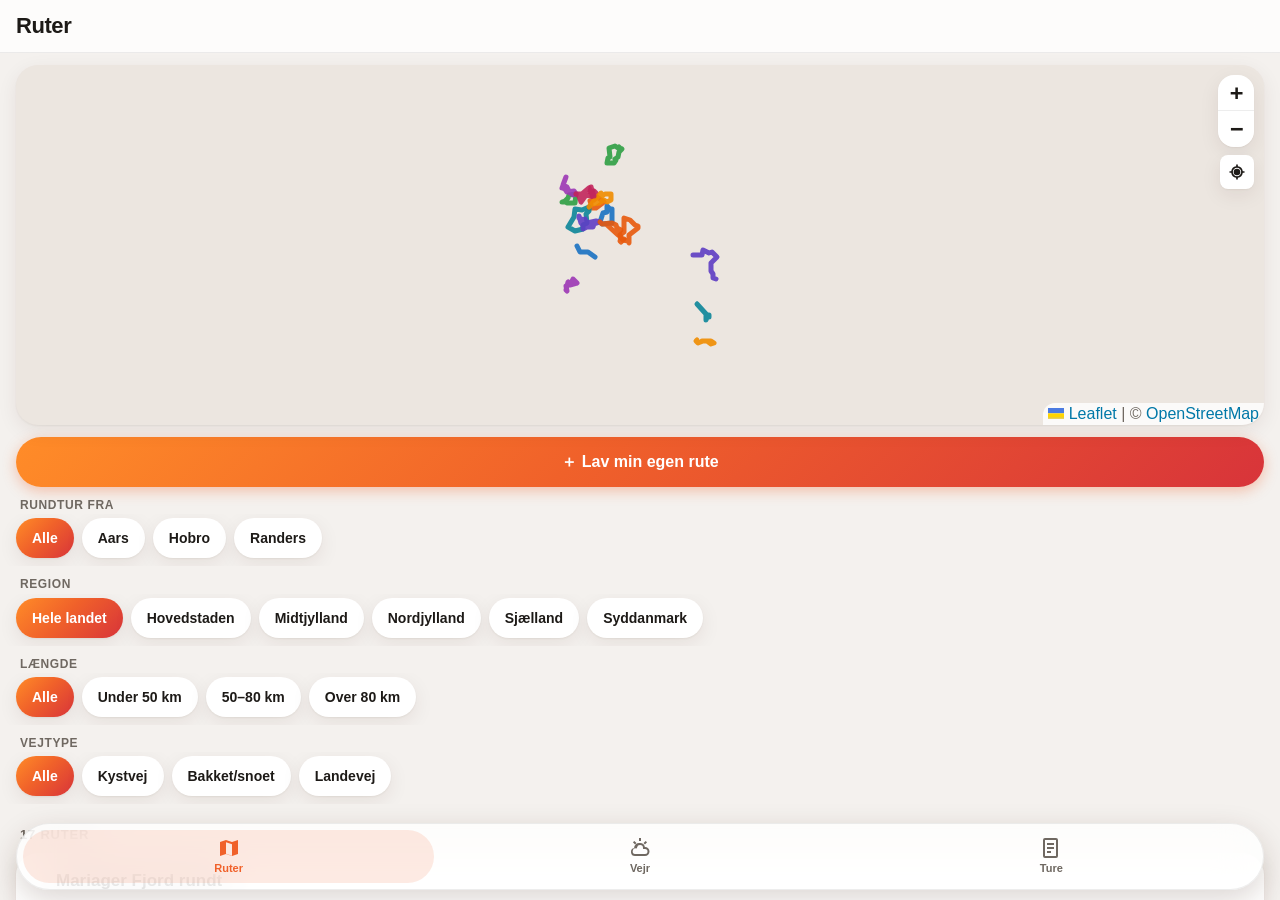
==== commit b2cae9ec: "Benzinøkonomi med OK's listepris, min position på kortet og GPS-optagelse af ture Co-Authored-By: Cl" ====
--- a/index.html
+++ b/index.html
@@ -51,5 +51,6 @@
   <script src="ruteplan.js"></script>
   <script src="config.js"></script>
   <script src="undervejs.js"></script>
+  <script src="gps.js"></script>
 </body>
 </html>
--- a/styles.css
+++ b/styles.css
@@ -264,3 +264,9 @@
 .leaflet-bar a { width: 36px !important; height: 36px !important; line-height: 36px !important; background: var(--card) !important; color: var(--text) !important; border-bottom-color: var(--line) !important; }
 .leaflet-control-attribution { border-radius: 12px 0 0 0; background: color-mix(in srgb, var(--card) 80%, transparent) !important; color: var(--muted) !important; }
 .leaflet-tooltip { border-radius: 10px; border: 0; box-shadow: var(--shadow); font-weight: 600; }
+
+/* GPS: positionsknap på kortet og "optager"-mærke i toppen */
+.pos-knap { width: 34px; height: 34px; border-radius: 8px; border: 0; background: var(--card); color: var(--text); box-shadow: var(--shadow); display: grid; place-items: center; cursor: pointer; margin-top: 8px !important; }
+.pos-knap.aktiv { color: #1c7ed6; }
+.pos-knap.foelg { background: #1c7ed6; color: #fff; }
+.optag-maerke { margin-left: auto; border: 0; border-radius: 999px; padding: 6px 12px; font: inherit; font-size: 13px; font-weight: 700; background: var(--accent2); color: #fff; }
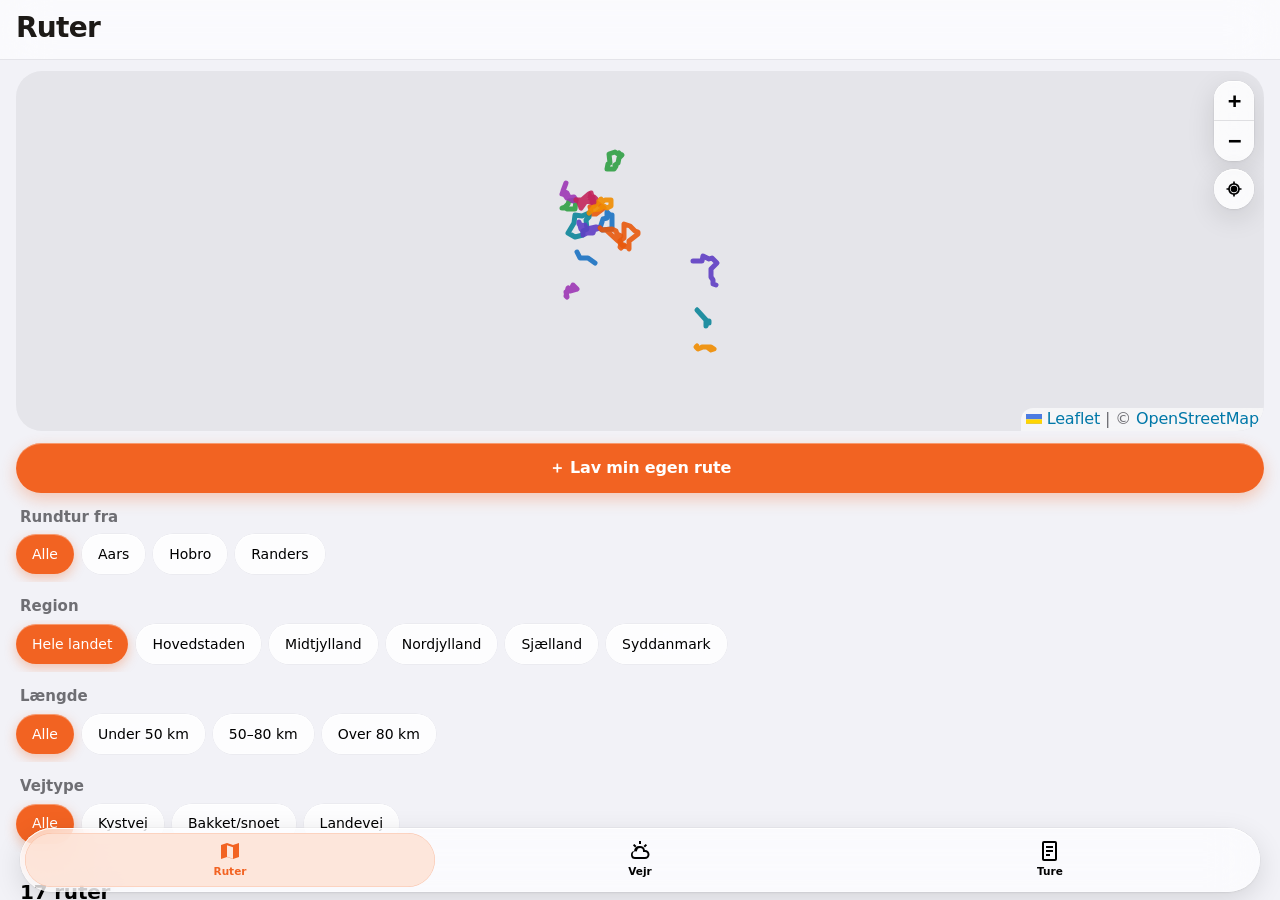
==== commit f8b3fdce: "iOS 27-udseende: glasflader, systemfarver, SF-skrift og svævende fanebjælke Co-Authored-By: Claude O" ====
--- a/index.html
+++ b/index.html
@@ -4,8 +4,8 @@
   <meta charset="utf-8">
   <meta name="viewport" content="width=device-width, initial-scale=1, viewport-fit=cover">
   <title>MC-app</title>
-  <meta name="theme-color" content="#f4f1ee" media="(prefers-color-scheme: light)">
-  <meta name="theme-color" content="#121110" media="(prefers-color-scheme: dark)">
+  <meta name="theme-color" content="#f2f2f7" media="(prefers-color-scheme: light)">
+  <meta name="theme-color" content="#000000" media="(prefers-color-scheme: dark)">
   <meta name="apple-mobile-web-app-capable" content="yes">
   <meta name="mobile-web-app-capable" content="yes">
   <meta name="apple-mobile-web-app-status-bar-style" content="default">
--- a/styles.css
+++ b/styles.css
@@ -270,3 +270,119 @@
 .pos-knap.aktiv { color: #1c7ed6; }
 .pos-knap.foelg { background: #1c7ed6; color: #fff; }
 .optag-maerke { margin-left: auto; border: 0; border-radius: 999px; padding: 6px 12px; font: inherit; font-size: 13px; font-weight: 700; background: var(--accent2); color: #fff; }
+
+/* =====================================================================
+   iOS 27-udseende ("Liquid Glass"): systemfarver og SF-skrift, svævende glasflader
+   (topbjælke, fanebjælke, knapper, chips, ark og kortknapper), større titel og
+   iOS-lister uden tunge skygger. Ligger sidst, så det overskriver det ovenfor.
+   ===================================================================== */
+:root {
+  --bg: #f2f2f7;
+  --bg2: #e5e5ea;
+  --card: #ffffff;
+  --text: #000000;
+  --muted: #6e6e73;
+  --line: rgba(60, 60, 67, .14);
+  --accent: #f26322;
+  --accent2: #e0352b;
+  --grad: var(--accent);
+  --chip: rgba(118, 118, 128, .12);
+  --ok: #34c759; --warn: #ff9f0a; --bad: #ff3b30;
+  --glass: rgba(255, 255, 255, .62);
+  --glass-strong: rgba(255, 255, 255, .82);
+  --glass-edge: inset 0 1px 0 rgba(255, 255, 255, .85), inset 0 0 0 .5px rgba(255, 255, 255, .6), 0 0 0 .5px rgba(0, 0, 0, .06);
+  --glass-shadow: 0 8px 28px rgba(0, 0, 0, .12), 0 1px 3px rgba(0, 0, 0, .06);
+  --shadow: 0 1px 2px rgba(0, 0, 0, .04);
+  --shadow-lg: var(--glass-shadow);
+  --r: 26px;
+}
+@media (prefers-color-scheme: dark) {
+  :root {
+    --bg: #000000;
+    --bg2: #1c1c1e;
+    --card: #1c1c1e;
+    --text: #ffffff;
+    --muted: #98989f;
+    --line: rgba(84, 84, 88, .55);
+    --accent: #ff7a3d;
+    --chip: rgba(118, 118, 128, .24);
+    --ok: #30d158; --warn: #ffd60a; --bad: #ff453a;
+    --glass: rgba(44, 44, 46, .55);
+    --glass-strong: rgba(44, 44, 46, .82);
+    --glass-edge: inset 0 1px 0 rgba(255, 255, 255, .14), inset 0 0 0 .5px rgba(255, 255, 255, .12), 0 0 0 .5px rgba(0, 0, 0, .5);
+    --glass-shadow: 0 8px 30px rgba(0, 0, 0, .55);
+    --shadow: none;
+  }
+}
+body { font-family: -apple-system, "SF Pro Text", system-ui, BlinkMacSystemFont, "Segoe UI", Roboto, sans-serif; letter-spacing: -.01em; }
+
+/* Glasmateriale */
+.topbar, .tabbar, .chip, .back, .segment, .sheet, .fab, .pos-knap, .leaflet-bar, .toast, .btn.secondary {
+  -webkit-backdrop-filter: blur(24px) saturate(190%); backdrop-filter: blur(24px) saturate(190%);
+}
+
+/* Topbjælke: glas uden streg, stor fed titel */
+.topbar { background: var(--glass); border-bottom: 0; box-shadow: 0 .5px 0 var(--line); padding-top: calc(var(--safe-t) + 8px); }
+.topbar h1 { font-size: 28px; font-weight: 700; letter-spacing: -.025em; }
+.back { background: var(--glass-strong); box-shadow: var(--glass-edge), var(--glass-shadow); width: 40px; height: 40px; font-size: 28px; color: var(--text); }
+
+/* Fanebjælke: svævende glaskapsel, valgt fane som tydelig tonet glasdråbe */
+.tabbar { background: var(--glass); border: 0; box-shadow: var(--glass-edge), var(--glass-shadow); padding: 5px; left: 20px; right: 20px; bottom: calc(8px + var(--safe-b)); }
+.tabbar button { color: var(--text); font-size: 10.5px; font-weight: 600; min-height: 54px; }
+.tabbar button.active { color: var(--accent); background: color-mix(in srgb, var(--accent) 16%, var(--glass-strong)); box-shadow: inset 0 0 0 .5px color-mix(in srgb, var(--accent) 30%, transparent); }
+
+/* Lister og kort: iOS-grupperede flader, ingen tunge skygger */
+.card { border-radius: var(--r); box-shadow: var(--shadow); }
+.section-title { text-transform: none; letter-spacing: -.01em; font-size: 20px; font-weight: 700; color: var(--text); margin: 26px 20px 8px; }
+.filter-label { text-transform: none; letter-spacing: 0; font-size: 15px; font-weight: 600; color: var(--muted); margin: 14px 20px 2px; }
+.map { border-radius: var(--r); box-shadow: none; }
+.kv div:nth-child(even) { font-weight: 600; }
+
+/* Chips: glaskapsler, valgt = tonet */
+.chip { background: var(--glass-strong); box-shadow: var(--glass-edge); font-weight: 500; color: var(--text); }
+.chip.on { background: var(--accent); color: #fff; box-shadow: inset 0 1px 0 rgba(255, 255, 255, .35), 0 4px 12px color-mix(in srgb, var(--accent) 35%, transparent); }
+.tag { background: var(--chip); font-weight: 500; }
+
+/* Knapper: hovedknap = tonet glas (ensfarvet med lys kant), sekundær = klart glas */
+.btn { background: var(--accent); font-weight: 600; box-shadow: inset 0 1px 0 rgba(255, 255, 255, .35), 0 6px 16px color-mix(in srgb, var(--accent) 30%, transparent); }
+.btn.secondary { background: var(--glass-strong); color: var(--text); box-shadow: var(--glass-edge); }
+.btn.danger { background: transparent; box-shadow: none; }
+.btn:active, .chip:active { transform: scale(.96); }
+.center-link a, .sources a { color: var(--accent); }
+
+/* Segmentvælger: glasspor med glasdråbe */
+.segment { background: var(--chip); padding: 3px; }
+.segment a { font-weight: 500; color: var(--text); }
+.segment a.on { background: var(--glass-strong); color: var(--text); font-weight: 600; box-shadow: var(--glass-edge), 0 2px 8px rgba(0, 0, 0, .08); }
+
+/* Ark nedefra: glas med store runde hjørner */
+.sheet { background: var(--glass-strong); border-radius: 36px; box-shadow: var(--glass-edge), var(--glass-shadow); left: 6px; right: 6px; bottom: 6px; }
+.sheet .card { background: color-mix(in srgb, var(--card) 70%, transparent); }
+.sheet::before { background: color-mix(in srgb, var(--muted) 45%, transparent); }
+.sheet-backdrop { background: rgba(0, 0, 0, .25); }
+label.field input, label.field select, label.field textarea { background: var(--chip); border-radius: 16px; }
+.sheet label.field input, .sheet label.field select, .sheet label.field textarea { background: color-mix(in srgb, var(--card) 75%, transparent); }
+label.field input:focus, label.field select:focus, label.field textarea:focus { border-color: var(--accent); box-shadow: 0 0 0 3px color-mix(in srgb, var(--accent) 22%, transparent); }
+.add-row input { background: var(--card); box-shadow: none; }
+
+/* Svævende +, toast og kortknapper i glas */
+.fab { background: var(--accent); font-weight: 300; box-shadow: inset 0 1px 0 rgba(255, 255, 255, .4), 0 8px 22px color-mix(in srgb, var(--accent) 40%, transparent); bottom: calc(90px + var(--safe-b)); }
+.toast { background: var(--glass-strong); color: var(--text); box-shadow: var(--glass-edge), var(--glass-shadow); }
+.leaflet-bar { border-radius: 18px !important; box-shadow: var(--glass-edge), var(--glass-shadow) !important; background: var(--glass-strong); }
+.leaflet-bar a { background: transparent !important; width: 40px !important; height: 40px !important; line-height: 40px !important; }
+.pos-knap { width: 40px; height: 40px; border-radius: 50%; background: var(--glass-strong); box-shadow: var(--glass-edge), var(--glass-shadow); }
+.pos-knap.foelg { background: #0a84ff; }
+.leaflet-control-attribution { background: var(--glass) !important; -webkit-backdrop-filter: blur(12px); backdrop-filter: blur(12px); }
+
+/* Fremskridt, afkrydsning og vejr i systemfarver */
+.progress span, .check.done .box { background: var(--accent); }
+.hour { box-shadow: none; border-radius: 20px; }
+.verdict { border-radius: 30px; box-shadow: 0 10px 30px rgba(0, 0, 0, .15); }
+.verdict.ok { background: linear-gradient(160deg, #4cd964, #248a3d); }
+.verdict.soon { background: linear-gradient(160deg, #ffb340, #c93400); }
+.verdict.due { background: linear-gradient(160deg, #ff6961, #d70015); }
+
+/* Uden støtte for sløring (ældre browsere): brug fast baggrund, så teksten altid kan læses */
+@supports not ((backdrop-filter: blur(1px)) or (-webkit-backdrop-filter: blur(1px))) {
+  :root { --glass: var(--card); --glass-strong: var(--card); }
+}
